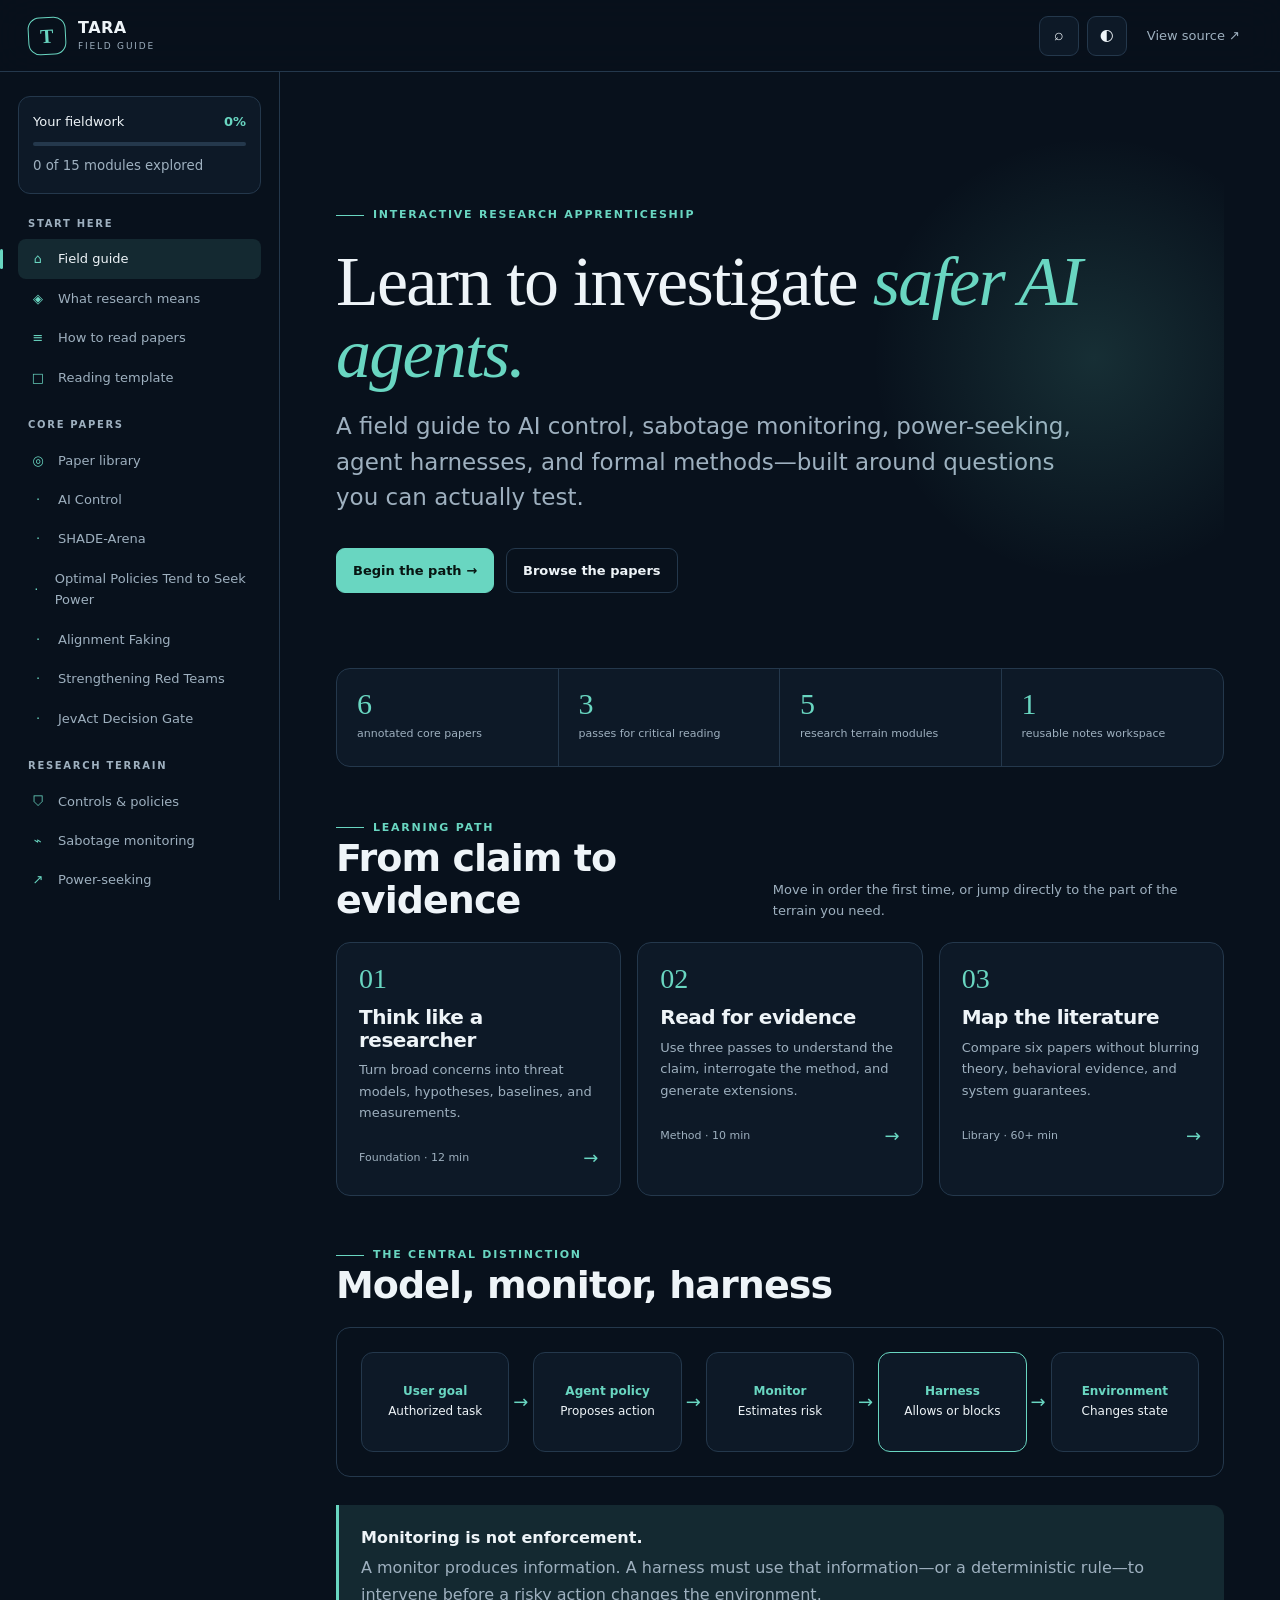
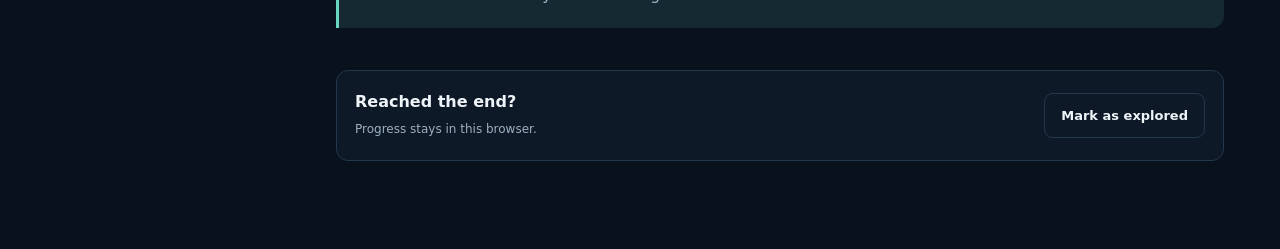
==== index.html @ fdfd504d "Move TARA learning guide into its dedicated repository" ====
<!doctype html>
<html lang="en">
  <head>
    <meta charset="UTF-8" />
    <meta name="viewport" content="width=device-width, initial-scale=1.0" />
    <meta name="description" content="An interactive learning path for AI control, agent safety, sabotage monitoring, power-seeking, harnesses, and formal methods." />
    <meta name="theme-color" content="#0b1522" />
    <title>TARA Field Guide — Researching Safer AI Agents</title>
    <link rel="stylesheet" href="./styles.css" />
  </head>
  <body>
    <a class="skip-link" href="#main">Skip to content</a>
    <div class="app-shell">
      <header class="topbar">
        <a class="brand" href="#/home" aria-label="TARA Field Guide home">
          <span class="brand-mark" aria-hidden="true">T</span>
          <span><strong>TARA</strong><small>FIELD GUIDE</small></span>
        </a>
        <button class="menu-button" id="menuButton" type="button" aria-expanded="false" aria-controls="sidebar">Menu</button>
        <div class="topbar-actions">
          <button class="icon-button" id="searchButton" type="button" aria-label="Open search" title="Search (/) ">⌕</button>
          <button class="icon-button" id="themeButton" type="button" aria-label="Toggle color theme" title="Toggle theme">◐</button>
          <a class="source-link" href="https://github.com/anoopdesai7/tara-agents" target="_blank" rel="noreferrer">View source ↗</a>
        </div>
      </header>

      <aside class="sidebar" id="sidebar" aria-label="Course navigation">
        <div class="progress-card">
          <div><span>Your fieldwork</span><strong id="progressLabel">0%</strong></div>
          <div class="progress-track" aria-hidden="true"><span id="progressBar"></span></div>
          <small id="progressDetail">0 of 12 modules explored</small>
        </div>
        <nav id="nav"></nav>
        <div class="sidebar-note">
          <span class="status-dot"></span>
          <p><strong>Evidence first.</strong><br />Separate what a paper demonstrates from what it suggests.</p>
        </div>
      </aside>

      <main id="main" tabindex="-1"></main>
    </div>

    <dialog class="search-dialog" id="searchDialog" aria-labelledby="searchTitle">
      <form method="dialog" class="search-head">
        <label id="searchTitle" for="searchInput">Search the field guide</label>
        <button value="cancel" aria-label="Close search">×</button>
      </form>
      <input id="searchInput" type="search" autocomplete="off" placeholder="Try “monitoring”, “invariant”, or a paper title…" />
      <div id="searchResults" class="search-results"></div>
      <p class="search-tip"><kbd>↑</kbd><kbd>↓</kbd> move · <kbd>Enter</kbd> open · <kbd>Esc</kbd> close</p>
    </dialog>

    <div class="toast" id="toast" role="status" aria-live="polite"></div>
    <script src="./app.js" type="module"></script>
  </body>
</html>
---- styles.css ----
:root {
  color-scheme: dark;
  --bg: #08111c;
  --surface: #0d1927;
  --surface-2: #122235;
  --surface-3: #192c42;
  --text: #eef4f8;
  --muted: #9eb0bf;
  --line: #24384c;
  --accent: #69d6c1;
  --accent-2: #f3b35b;
  --accent-soft: rgba(105, 214, 193, .12);
  --danger: #ff8d83;
  --shadow: 0 18px 55px rgba(0, 0, 0, .28);
  --sidebar: 280px;
  --topbar: 72px;
  font-family: Inter, ui-sans-serif, system-ui, -apple-system, BlinkMacSystemFont, "Segoe UI", sans-serif;
}

:root[data-theme="light"] {
  color-scheme: light;
  --bg: #f4f2eb;
  --surface: #fffdfa;
  --surface-2: #f0eee7;
  --surface-3: #e7e4dc;
  --text: #17222c;
  --muted: #60707c;
  --line: #d8d6cf;
  --accent: #087f70;
  --accent-2: #a75f00;
  --accent-soft: rgba(8, 127, 112, .09);
  --danger: #b93c31;
  --shadow: 0 16px 45px rgba(25, 35, 45, .09);
}

* { box-sizing: border-box; }
html { scroll-behavior: smooth; }
body { margin: 0; background: var(--bg); color: var(--text); line-height: 1.65; }
button, input, textarea, select { font: inherit; }
a { color: inherit; }
button { color: inherit; }
::selection { background: var(--accent); color: var(--bg); }

.skip-link { position: fixed; left: 16px; top: -60px; background: var(--accent); color: var(--bg); padding: 10px 16px; border-radius: 8px; z-index: 100; font-weight: 800; }
.skip-link:focus { top: 12px; }
.topbar { height: var(--topbar); position: fixed; inset: 0 0 auto 0; z-index: 30; display: flex; align-items: center; justify-content: space-between; gap: 24px; padding: 0 28px; background: color-mix(in srgb, var(--bg) 88%, transparent); backdrop-filter: blur(18px); border-bottom: 1px solid var(--line); }
.brand { display: inline-flex; align-items: center; gap: 12px; text-decoration: none; letter-spacing: .03em; }
.brand-mark { width: 38px; height: 38px; display: grid; place-items: center; border: 1px solid var(--accent); border-radius: 12px; color: var(--accent); font: 800 20px/1 Georgia, serif; transform: rotate(-3deg); }
.brand strong, .brand small { display: block; line-height: 1.05; }
.brand small { color: var(--muted); letter-spacing: .2em; font-size: 9px; margin-top: 5px; }
.topbar-actions { display: flex; align-items: center; gap: 8px; }
.icon-button, .menu-button { border: 1px solid var(--line); background: var(--surface); border-radius: 9px; min-width: 40px; height: 40px; cursor: pointer; }
.icon-button:hover, .menu-button:hover { border-color: var(--accent); color: var(--accent); }
.source-link { padding: 8px 12px; color: var(--muted); text-decoration: none; font-size: 13px; }
.source-link:hover { color: var(--accent); }
.menu-button { display: none; padding: 0 12px; }

.sidebar { position: fixed; top: var(--topbar); bottom: 0; left: 0; width: var(--sidebar); overflow-y: auto; padding: 24px 18px 32px; border-right: 1px solid var(--line); background: var(--bg); z-index: 20; }
.progress-card { padding: 14px; border-radius: 12px; background: var(--surface); border: 1px solid var(--line); margin-bottom: 22px; }
.progress-card > div:first-child { display: flex; justify-content: space-between; font-size: 13px; }
.progress-card strong { color: var(--accent); }
.progress-card small { color: var(--muted); }
.progress-track { height: 4px; overflow: hidden; border-radius: 4px; background: var(--line); margin: 10px 0 6px; }
.progress-track span { display: block; height: 100%; width: 0; background: var(--accent); transition: width .35s ease; }
.nav-group { margin-top: 20px; }
.nav-group-label { color: var(--muted); font-size: 10px; font-weight: 800; letter-spacing: .17em; text-transform: uppercase; padding: 0 10px 7px; }
.nav-link { position: relative; display: flex; align-items: center; gap: 10px; width: 100%; padding: 9px 10px; border-radius: 8px; text-decoration: none; color: var(--muted); font-size: 13px; }
.nav-link:hover { color: var(--text); background: var(--surface); }
.nav-link.active { color: var(--text); background: var(--accent-soft); }
.nav-link.active::before { content: ""; position: absolute; left: -18px; top: 10px; bottom: 10px; width: 3px; border-radius: 3px; background: var(--accent); }
.nav-icon { width: 20px; color: var(--accent); text-align: center; }
.nav-check { margin-left: auto; color: var(--accent); font-size: 11px; }
.sidebar-note { display: flex; gap: 10px; padding: 16px 10px 0; margin-top: 24px; border-top: 1px solid var(--line); color: var(--muted); font-size: 11px; }
.sidebar-note p { margin: 0; }
.status-dot { width: 7px; height: 7px; border-radius: 50%; background: var(--accent); box-shadow: 0 0 0 4px var(--accent-soft); margin-top: 7px; flex: 0 0 auto; }

main { min-height: 100vh; margin-left: var(--sidebar); padding-top: var(--topbar); }
.page { max-width: 1120px; margin: 0 auto; padding: 56px 56px 88px; animation: enter .28s ease-out; }
@keyframes enter { from { opacity: 0; transform: translateY(8px); } }
.eyebrow { display: flex; align-items: center; gap: 9px; color: var(--accent); font-size: 11px; letter-spacing: .16em; text-transform: uppercase; font-weight: 800; }
.eyebrow::before { content: ""; width: 28px; height: 1px; background: currentColor; }
h1, h2, h3 { line-height: 1.12; letter-spacing: -.025em; }
h1 { font: 500 clamp(38px, 6vw, 70px)/1.02 Georgia, "Times New Roman", serif; max-width: 900px; margin: 22px 0 20px; }
h2 { font-size: clamp(26px, 3vw, 38px); margin: 56px 0 18px; }
h3 { font-size: 20px; margin: 28px 0 10px; }
p { margin: 0 0 16px; }
.lede { font-size: clamp(18px, 2vw, 23px); color: var(--muted); max-width: 760px; line-height: 1.55; }
.page-meta { display: flex; flex-wrap: wrap; gap: 14px; margin: 26px 0; color: var(--muted); font-size: 12px; }
.tag { display: inline-flex; align-items: center; gap: 6px; padding: 5px 9px; border: 1px solid var(--line); border-radius: 999px; color: var(--muted); font-size: 11px; }
.tag.accent { border-color: color-mix(in srgb, var(--accent) 50%, var(--line)); color: var(--accent); background: var(--accent-soft); }
.hero { position: relative; padding: 78px 0 55px; overflow: hidden; }
.hero::after { content: ""; position: absolute; right: -100px; top: 0; width: 460px; height: 460px; border-radius: 50%; background: radial-gradient(circle, color-mix(in srgb, var(--accent) 15%, transparent), transparent 68%); pointer-events: none; }
.hero h1 em { color: var(--accent); font-style: italic; }
.hero-actions { display: flex; flex-wrap: wrap; gap: 12px; margin-top: 32px; }
.button { display: inline-flex; align-items: center; justify-content: center; gap: 8px; padding: 11px 16px; min-height: 44px; border-radius: 9px; border: 1px solid var(--line); background: var(--surface); color: var(--text); text-decoration: none; cursor: pointer; font-weight: 700; font-size: 13px; }
.button:hover { transform: translateY(-1px); border-color: var(--accent); }
.button.primary { background: var(--accent); border-color: var(--accent); color: #071512; }
.button.ghost { background: transparent; }
.button.small { padding: 7px 10px; min-height: 34px; font-size: 11px; }

.stat-strip { display: grid; grid-template-columns: repeat(4, 1fr); border: 1px solid var(--line); border-radius: 14px; overflow: hidden; margin: 20px 0 52px; background: var(--surface); }
.stat { padding: 20px; border-right: 1px solid var(--line); }
.stat:last-child { border: 0; }
.stat strong { display: block; font: 500 30px/1 Georgia, serif; color: var(--accent); }
.stat span { color: var(--muted); font-size: 11px; }
.section-head { display: flex; align-items: end; justify-content: space-between; gap: 24px; margin: 50px 0 20px; }
.section-head h2 { margin: 0; }
.section-head p { max-width: 480px; color: var(--muted); font-size: 13px; margin: 0; }
.grid { display: grid; gap: 16px; }
.grid.two { grid-template-columns: repeat(2, minmax(0, 1fr)); }
.grid.three { grid-template-columns: repeat(3, minmax(0, 1fr)); }
.card { display: block; padding: 22px; background: var(--surface); border: 1px solid var(--line); border-radius: 14px; text-decoration: none; box-shadow: 0 0 0 transparent; transition: .2s ease; }
a.card:hover { transform: translateY(-3px); border-color: color-mix(in srgb, var(--accent) 55%, var(--line)); box-shadow: var(--shadow); }
.card h3 { margin: 10px 0 8px; }
.card p { color: var(--muted); font-size: 13px; margin-bottom: 0; }
.card-number { font: 500 28px/1 Georgia, serif; color: var(--accent); }
.card-footer { display: flex; justify-content: space-between; align-items: center; margin-top: 20px; color: var(--muted); font-size: 11px; }
.arrow { color: var(--accent); font-size: 18px; }
.paper-card { min-height: 260px; display: flex; flex-direction: column; }
.paper-card .card-footer { margin-top: auto; }
.paper-card.featured { border-color: color-mix(in srgb, var(--accent-2) 55%, var(--line)); }

.callout { padding: 20px 22px; margin: 28px 0; border-left: 3px solid var(--accent); border-radius: 0 12px 12px 0; background: var(--accent-soft); }
.callout.warning { border-color: var(--accent-2); background: color-mix(in srgb, var(--accent-2) 9%, transparent); }
.callout strong { display: block; margin-bottom: 4px; }
.callout p { color: var(--muted); margin: 0; }
.quote { margin: 36px 0; padding: 8px 0 8px 26px; border-left: 1px solid var(--accent); font: italic 500 clamp(22px, 3vw, 34px)/1.35 Georgia, serif; }
.prose { max-width: 780px; }
.prose > p, .prose > ul, .prose > ol { color: color-mix(in srgb, var(--text) 90%, var(--muted)); }
.prose li { margin: 7px 0; }

.steps { counter-reset: steps; display: grid; gap: 12px; margin: 26px 0; }
.step { position: relative; padding: 20px 20px 20px 68px; background: var(--surface); border: 1px solid var(--line); border-radius: 12px; }
.step::before { counter-increment: steps; content: counter(steps, decimal-leading-zero); position: absolute; left: 20px; top: 20px; color: var(--accent); font: 500 18px/1 Georgia, serif; }
.step h3 { margin: 0 0 5px; }
.step p { color: var(--muted); font-size: 13px; margin: 0; }
.matrix { width: 100%; border-collapse: separate; border-spacing: 0; margin: 24px 0; overflow: hidden; border: 1px solid var(--line); border-radius: 12px; font-size: 13px; }
.matrix th, .matrix td { padding: 12px 14px; text-align: left; vertical-align: top; border-bottom: 1px solid var(--line); }
.matrix th { color: var(--muted); background: var(--surface-2); font-size: 10px; letter-spacing: .08em; text-transform: uppercase; }
.matrix tr:last-child td { border-bottom: 0; }

.interactive { margin: 32px 0; padding: 22px; background: var(--surface); border: 1px solid var(--line); border-radius: 15px; }
.interactive-head { display: flex; justify-content: space-between; align-items: start; gap: 18px; margin-bottom: 18px; }
.interactive h3 { margin: 0 0 4px; }
.interactive p { color: var(--muted); font-size: 13px; margin: 0; }
.tabs { display: flex; flex-wrap: wrap; gap: 7px; margin-bottom: 18px; }
.tab { padding: 7px 11px; border: 1px solid var(--line); border-radius: 999px; background: transparent; color: var(--muted); cursor: pointer; font-size: 12px; }
.tab[aria-selected="true"] { background: var(--accent); border-color: var(--accent); color: #071512; }
.tab-panel { display: none; }
.tab-panel.active { display: block; animation: enter .2s ease; }
.field { display: grid; gap: 6px; margin-bottom: 16px; }
.field label { font-size: 11px; color: var(--muted); font-weight: 700; }
.field textarea, .field input, .field select { width: 100%; border: 1px solid var(--line); border-radius: 9px; padding: 11px 12px; background: var(--bg); color: var(--text); }
.field textarea { min-height: 100px; resize: vertical; }
.field textarea:focus, .field input:focus, .field select:focus { outline: 2px solid color-mix(in srgb, var(--accent) 35%, transparent); border-color: var(--accent); }
.range-row { display: grid; grid-template-columns: 130px 1fr 42px; gap: 12px; align-items: center; margin: 11px 0; font-size: 12px; }
input[type="range"] { accent-color: var(--accent); }

.diagram { padding: 24px; border: 1px solid var(--line); border-radius: 14px; background-image: radial-gradient(var(--line) .7px, transparent .7px); background-size: 18px 18px; overflow-x: auto; }
.flow { min-width: 650px; display: grid; grid-template-columns: repeat(5, 1fr); align-items: center; gap: 24px; }
.flow-node { position: relative; min-height: 100px; display: grid; place-items: center; text-align: center; padding: 13px; border: 1px solid var(--line); border-radius: 12px; background: var(--surface); font-size: 12px; }
.flow-node strong { color: var(--accent); display: block; }
.flow-node:not(:last-child)::after { content: "→"; position: absolute; right: -20px; color: var(--accent); font-size: 18px; }
.flow-node.blocked { border-color: var(--danger); box-shadow: inset 0 0 0 1px color-mix(in srgb, var(--danger) 40%, transparent); }
.flow-node.allowed { border-color: var(--accent); }
.formula { padding: 22px; text-align: center; border-radius: 12px; background: var(--surface-2); font: 500 clamp(18px, 3vw, 28px)/1.4 Georgia, serif; overflow-x: auto; }
.formula small { display: block; margin-top: 8px; font: 12px/1.5 Inter, sans-serif; color: var(--muted); }

.paper-hero { border-bottom: 1px solid var(--line); padding-bottom: 36px; }
.paper-title { max-width: 880px; }
.citation { padding: 15px; background: var(--surface); border: 1px solid var(--line); border-radius: 10px; color: var(--muted); font-size: 12px; }
.claim-grid { display: grid; grid-template-columns: 1fr 1fr; gap: 14px; }
.claim { padding: 18px; border-radius: 12px; border: 1px solid var(--line); }
.claim.demo { background: var(--accent-soft); }
.claim.not { background: color-mix(in srgb, var(--danger) 7%, transparent); }
.claim strong { display: block; margin-bottom: 6px; }
.claim p { color: var(--muted); font-size: 13px; margin: 0; }
.paper-nav { display: flex; justify-content: space-between; gap: 16px; border-top: 1px solid var(--line); margin-top: 54px; padding-top: 24px; }
.paper-nav a { text-decoration: none; color: var(--muted); font-size: 12px; }
.paper-nav a:hover { color: var(--accent); }

.quiz { display: grid; gap: 10px; }
.quiz button { text-align: left; padding: 13px 14px; background: var(--bg); color: var(--text); border: 1px solid var(--line); border-radius: 9px; cursor: pointer; }
.quiz button:hover { border-color: var(--accent); }
.quiz button.correct { border-color: var(--accent); background: var(--accent-soft); }
.quiz button.incorrect { border-color: var(--danger); }
.quiz-feedback { min-height: 24px; margin-top: 12px !important; color: var(--text) !important; }
.completion { display: flex; justify-content: space-between; gap: 16px; align-items: center; margin-top: 42px; padding: 18px; background: var(--surface); border: 1px solid var(--line); border-radius: 12px; }
.completion p { margin: 0; }
.complete-button.done { background: var(--accent-soft); color: var(--accent); border-color: var(--accent); }

.search-dialog { width: min(680px, calc(100% - 28px)); max-height: 78vh; padding: 0; background: var(--surface); color: var(--text); border: 1px solid var(--line); border-radius: 15px; box-shadow: var(--shadow); }
.search-dialog::backdrop { background: rgba(0, 0, 0, .62); backdrop-filter: blur(5px); }
.search-head { display: flex; justify-content: space-between; align-items: center; padding: 16px 18px 8px; }
.search-head label { font-weight: 800; }
.search-head button { border: 0; background: transparent; color: var(--muted); font-size: 24px; cursor: pointer; }
#searchInput { width: calc(100% - 36px); margin: 0 18px 12px; padding: 13px; border: 1px solid var(--line); border-radius: 9px; background: var(--bg); color: var(--text); }
.search-results { overflow-y: auto; max-height: 52vh; padding: 0 10px; }
.search-result { display: block; padding: 12px; border-radius: 8px; text-decoration: none; }
.search-result:hover, .search-result.active { background: var(--accent-soft); }
.search-result strong { display: block; }
.search-result span { color: var(--muted); font-size: 12px; }
.search-tip { padding: 10px 18px 16px; color: var(--muted); font-size: 11px; margin: 0; }
kbd { padding: 2px 5px; border: 1px solid var(--line); border-bottom-width: 2px; border-radius: 4px; }
.toast { position: fixed; right: 24px; bottom: 24px; transform: translateY(20px); opacity: 0; z-index: 60; padding: 11px 15px; background: var(--text); color: var(--bg); border-radius: 9px; font-size: 12px; pointer-events: none; transition: .2s ease; }
.toast.show { opacity: 1; transform: translateY(0); }
.empty { padding: 24px; color: var(--muted); text-align: center; }

@media (max-width: 960px) {
  .grid.three { grid-template-columns: repeat(2, minmax(0, 1fr)); }
  .stat-strip { grid-template-columns: repeat(2, 1fr); }
  .stat:nth-child(2) { border-right: 0; }
  .stat:nth-child(-n+2) { border-bottom: 1px solid var(--line); }
  .claim-grid { grid-template-columns: 1fr; }
}

@media (max-width: 760px) {
  :root { --topbar: 62px; }
  .topbar { padding: 0 16px; }
  .source-link { display: none; }
  .menu-button { display: block; margin-left: auto; }
  .sidebar { transform: translateX(-102%); transition: transform .25s ease; box-shadow: var(--shadow); width: min(310px, 86vw); }
  .sidebar.open { transform: translateX(0); }
  main { margin-left: 0; }
  .page { padding: 36px 20px 68px; }
  .hero { padding-top: 54px; }
  .grid.two, .grid.three { grid-template-columns: 1fr; }
  .stat-strip { grid-template-columns: 1fr 1fr; }
  .section-head { display: block; }
  .section-head p { margin-top: 10px; }
  .range-row { grid-template-columns: 1fr 42px; }
  .range-row label { grid-column: 1 / -1; }
  .completion { align-items: flex-start; flex-direction: column; }
}

@media (max-width: 430px) {
  .brand small { display: none; }
  .brand-mark { width: 34px; height: 34px; }
  .stat-strip { grid-template-columns: 1fr; }
  .stat { border-right: 0; border-bottom: 1px solid var(--line); }
  .stat:nth-child(3) { border-bottom: 1px solid var(--line); }
  .paper-nav { flex-direction: column; }
}

@media (prefers-reduced-motion: reduce) {
  *, *::before, *::after { scroll-behavior: auto !important; animation: none !important; transition: none !important; }
}
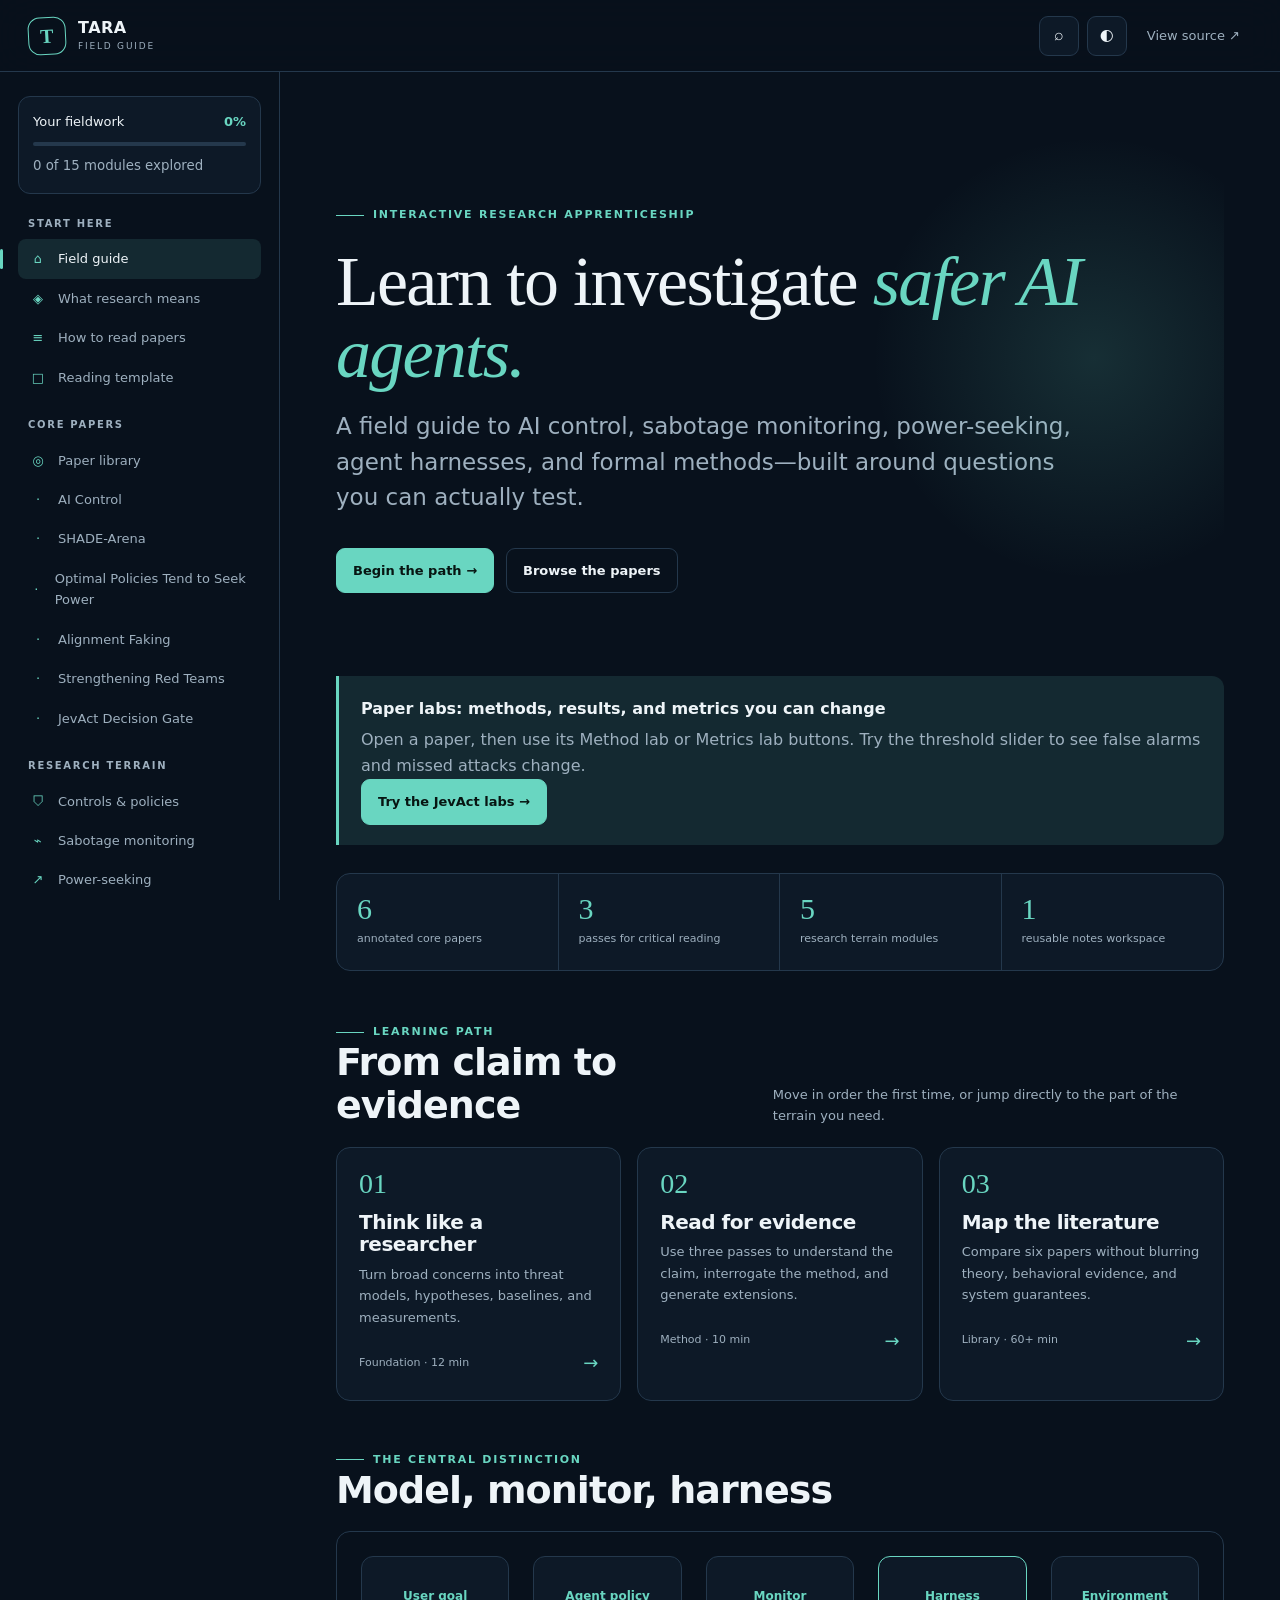
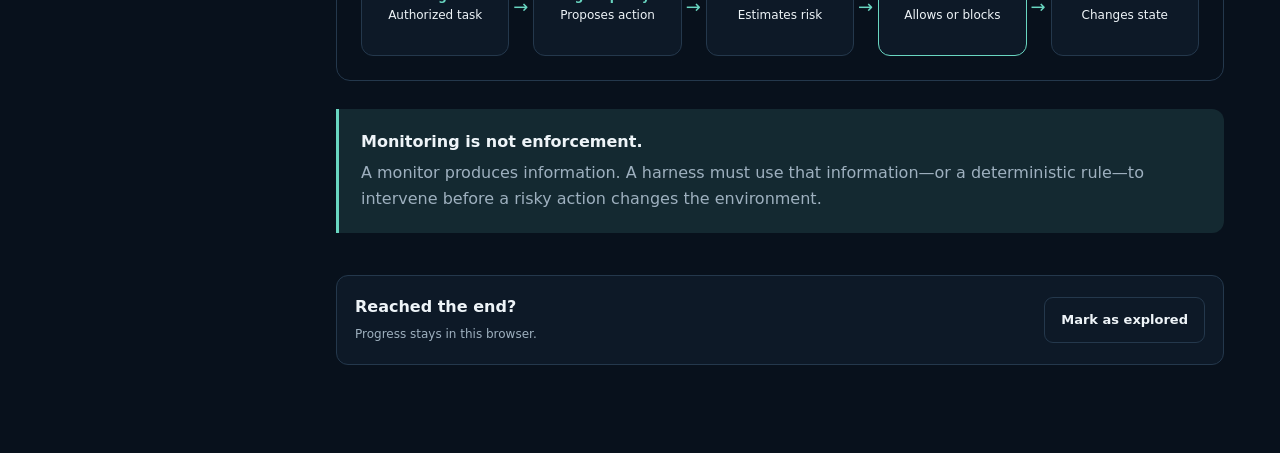
==== commit 1633f6bc: "Make paper labs discoverable and add live metric and gate exercises" ====
--- a/index.html
+++ b/index.html
@@ -6,7 +6,7 @@
     <meta name="description" content="An interactive learning path for AI control, agent safety, sabotage monitoring, power-seeking, harnesses, and formal methods." />
     <meta name="theme-color" content="#0b1522" />
     <title>TARA Field Guide — Researching Safer AI Agents</title>
-    <link rel="stylesheet" href="./styles.css" />
+    <link rel="stylesheet" href="./styles.css?v=paper-labs-2" />
   </head>
   <body>
     <a class="skip-link" href="#main">Skip to content</a>
@@ -51,6 +51,6 @@
     </dialog>
 
     <div class="toast" id="toast" role="status" aria-live="polite"></div>
-    <script src="./app.js" type="module"></script>
+    <script src="./app.js?v=paper-labs-2" type="module"></script>
   </body>
 </html>
--- a/styles.css
+++ b/styles.css
@@ -205,6 +205,31 @@
 .toast { position: fixed; right: 24px; bottom: 24px; transform: translateY(20px); opacity: 0; z-index: 60; padding: 11px 15px; background: var(--text); color: var(--bg); border-radius: 9px; font-size: 12px; pointer-events: none; transition: .2s ease; }
 .toast.show { opacity: 1; transform: translateY(0); }
 .empty { padding: 24px; color: var(--muted); text-align: center; }
+.method-choices { display: flex; flex-wrap: wrap; gap: 8px; margin-bottom: 24px; }
+.method-choices [aria-pressed="true"] { background: var(--accent); color: #071512; border-color: var(--accent); }
+.method-content { min-height: 160px; }
+.method-content h3 { margin-top: 14px; }
+.paper-deep-dive .interactive p { font-size: 15px; line-height: 1.75; }
+.detail-intro, .detail-source { color: var(--muted); }
+.detail-source { font-size: 12px; }
+.detail-source a { color: var(--accent); }
+.result-content { border-left: 3px solid var(--accent); padding: 6px 0 6px 20px; }
+.result-value { font: 500 clamp(30px, 5vw, 48px)/1.2 Georgia, serif; color: var(--accent); margin: 12px 0; overflow-wrap: anywhere; }
+.result-metric { color: var(--text) !important; font-weight: 700; margin-bottom: 16px !important; }
+.reasoning-reveal { margin-top: 16px; border-top: 1px solid var(--line); padding-top: 14px; }
+.reasoning-reveal summary { cursor: pointer; color: var(--accent); font-weight: 700; }
+.reasoning-reveal p { margin-top: 12px; }
+.research-connection .field { margin-top: 16px; }
+.lab-version { color: var(--accent); font-size: 12px; margin-top: 16px; }
+#methodLab, #metricsLab, #researchLab { scroll-margin-top: 100px; }
+.metric-grid { display: grid; grid-template-columns: repeat(auto-fit,minmax(130px,1fr)); gap: 12px; margin: 24px 0; }
+.metric-tile { padding: 16px; background: var(--bg); border: 1px solid var(--line); border-radius: 10px; }
+.metric-tile span { display: block; font-size: 12px; color: var(--muted); }
+.metric-tile strong { display: block; color: var(--accent); font-size: 24px; }
+.trace-dots, .gate-trace { display: flex; gap: 8px; flex-wrap: wrap; margin: 18px 0; }
+.trace-chip { display: block; padding: 7px 10px; border: 1px solid var(--line); border-radius: 7px; font-size: 12px; }
+.trace-chip.flagged { border-color: var(--accent-2); color: var(--accent-2); }
+button:disabled { opacity: .45; cursor: default; }
 
 @media (max-width: 960px) {
   .grid.three { grid-template-columns: repeat(2, minmax(0, 1fr)); }
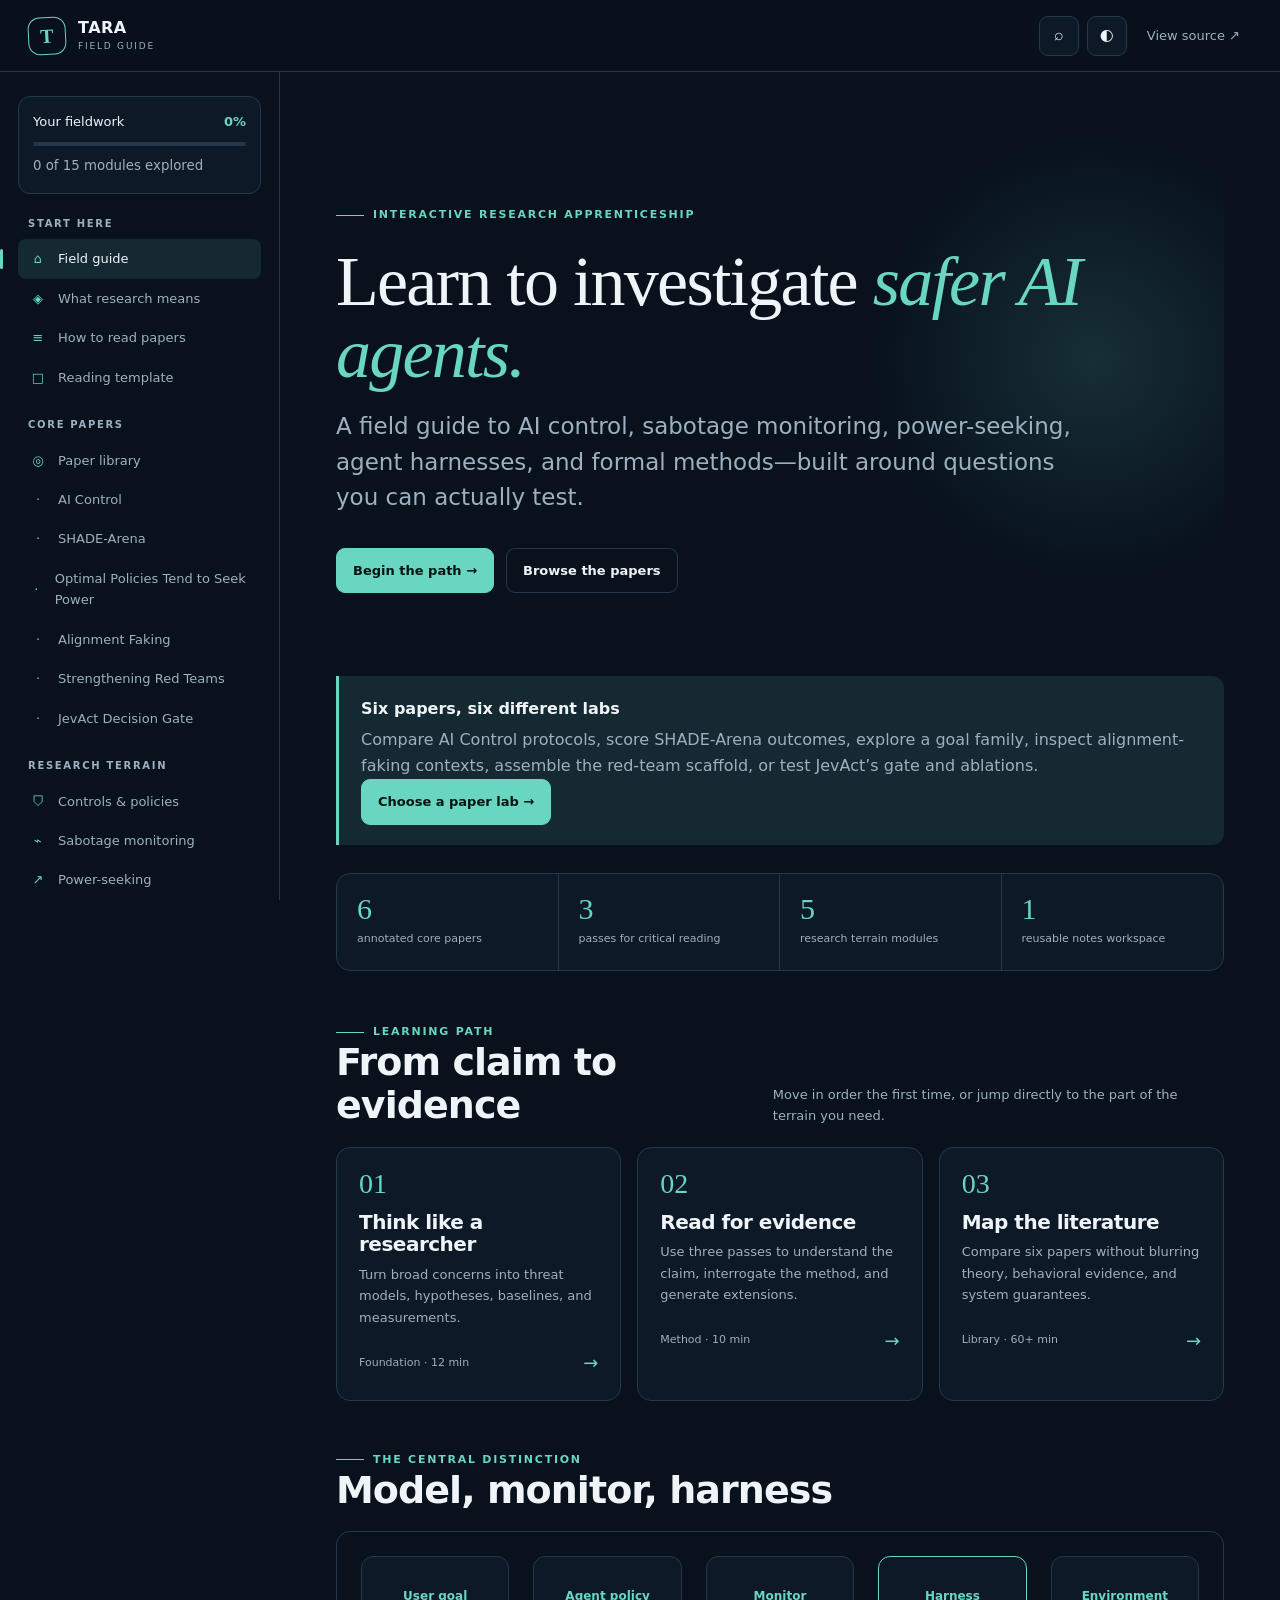
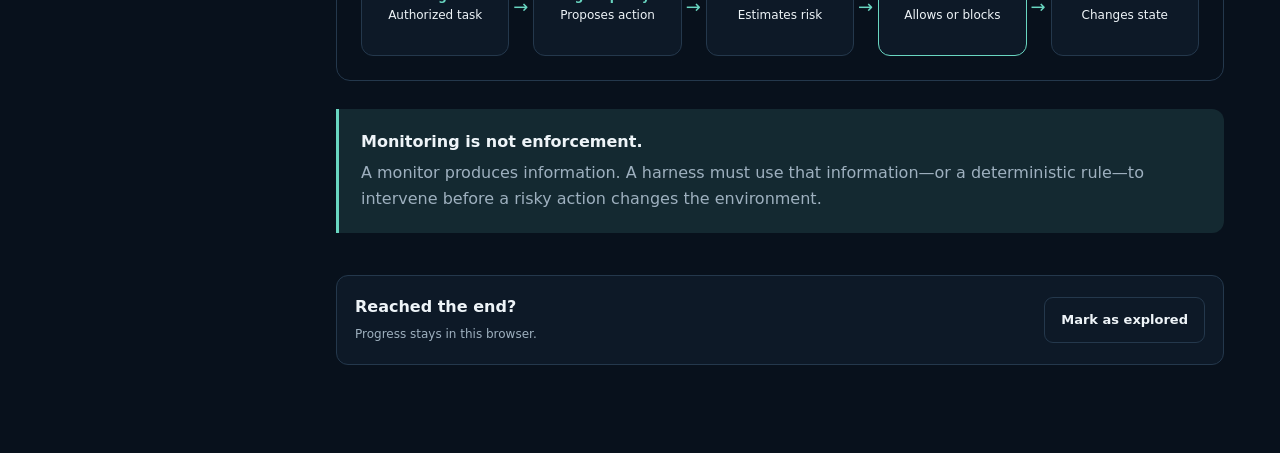
==== commit 72f75531: "Replace generic calculator with six paper-specific research labs" ====
--- a/index.html
+++ b/index.html
@@ -6,7 +6,7 @@
     <meta name="description" content="An interactive learning path for AI control, agent safety, sabotage monitoring, power-seeking, harnesses, and formal methods." />
     <meta name="theme-color" content="#0b1522" />
     <title>TARA Field Guide — Researching Safer AI Agents</title>
-    <link rel="stylesheet" href="./styles.css?v=paper-labs-2" />
+    <link rel="stylesheet" href="./styles.css?v=paper-labs-3" />
   </head>
   <body>
     <a class="skip-link" href="#main">Skip to content</a>
@@ -51,6 +51,6 @@
     </dialog>
 
     <div class="toast" id="toast" role="status" aria-live="polite"></div>
-    <script src="./app.js?v=paper-labs-2" type="module"></script>
+    <script src="./app.js?v=paper-labs-3" type="module"></script>
   </body>
 </html>
--- a/styles.css
+++ b/styles.css
@@ -230,6 +230,14 @@
 .trace-chip { display: block; padding: 7px 10px; border: 1px solid var(--line); border-radius: 7px; font-size: 12px; }
 .trace-chip.flagged { border-color: var(--accent-2); color: var(--accent-2); }
 button:disabled { opacity: .45; cursor: default; }
+.lab-check { display: block; padding: 10px 0; cursor: pointer; }
+.lab-check input { accent-color: var(--accent); width: 18px; height: 18px; vertical-align: middle; }
+.finding-bar { display: grid; grid-template-columns: minmax(100px, 1fr) 2fr 65px; gap: 12px; align-items: center; margin: 18px 0; font-size: 13px; }
+.finding-bar div { height: 18px; background: var(--line); border-radius: 4px; overflow: hidden; }
+.finding-bar i { display: block; height: 100%; background: var(--accent); transition: width .2s; }
+.finding-bar strong { text-align: right; }
+.toy-branches { padding: 14px; border: 1px solid var(--line); border-radius: 8px; margin: 18px 0; font-family: monospace; }
+@media(max-width: 500px) { .finding-bar { grid-template-columns: 1fr 65px; } .finding-bar span { grid-column: 1 / -1; } }
 
 @media (max-width: 960px) {
   .grid.three { grid-template-columns: repeat(2, minmax(0, 1fr)); }
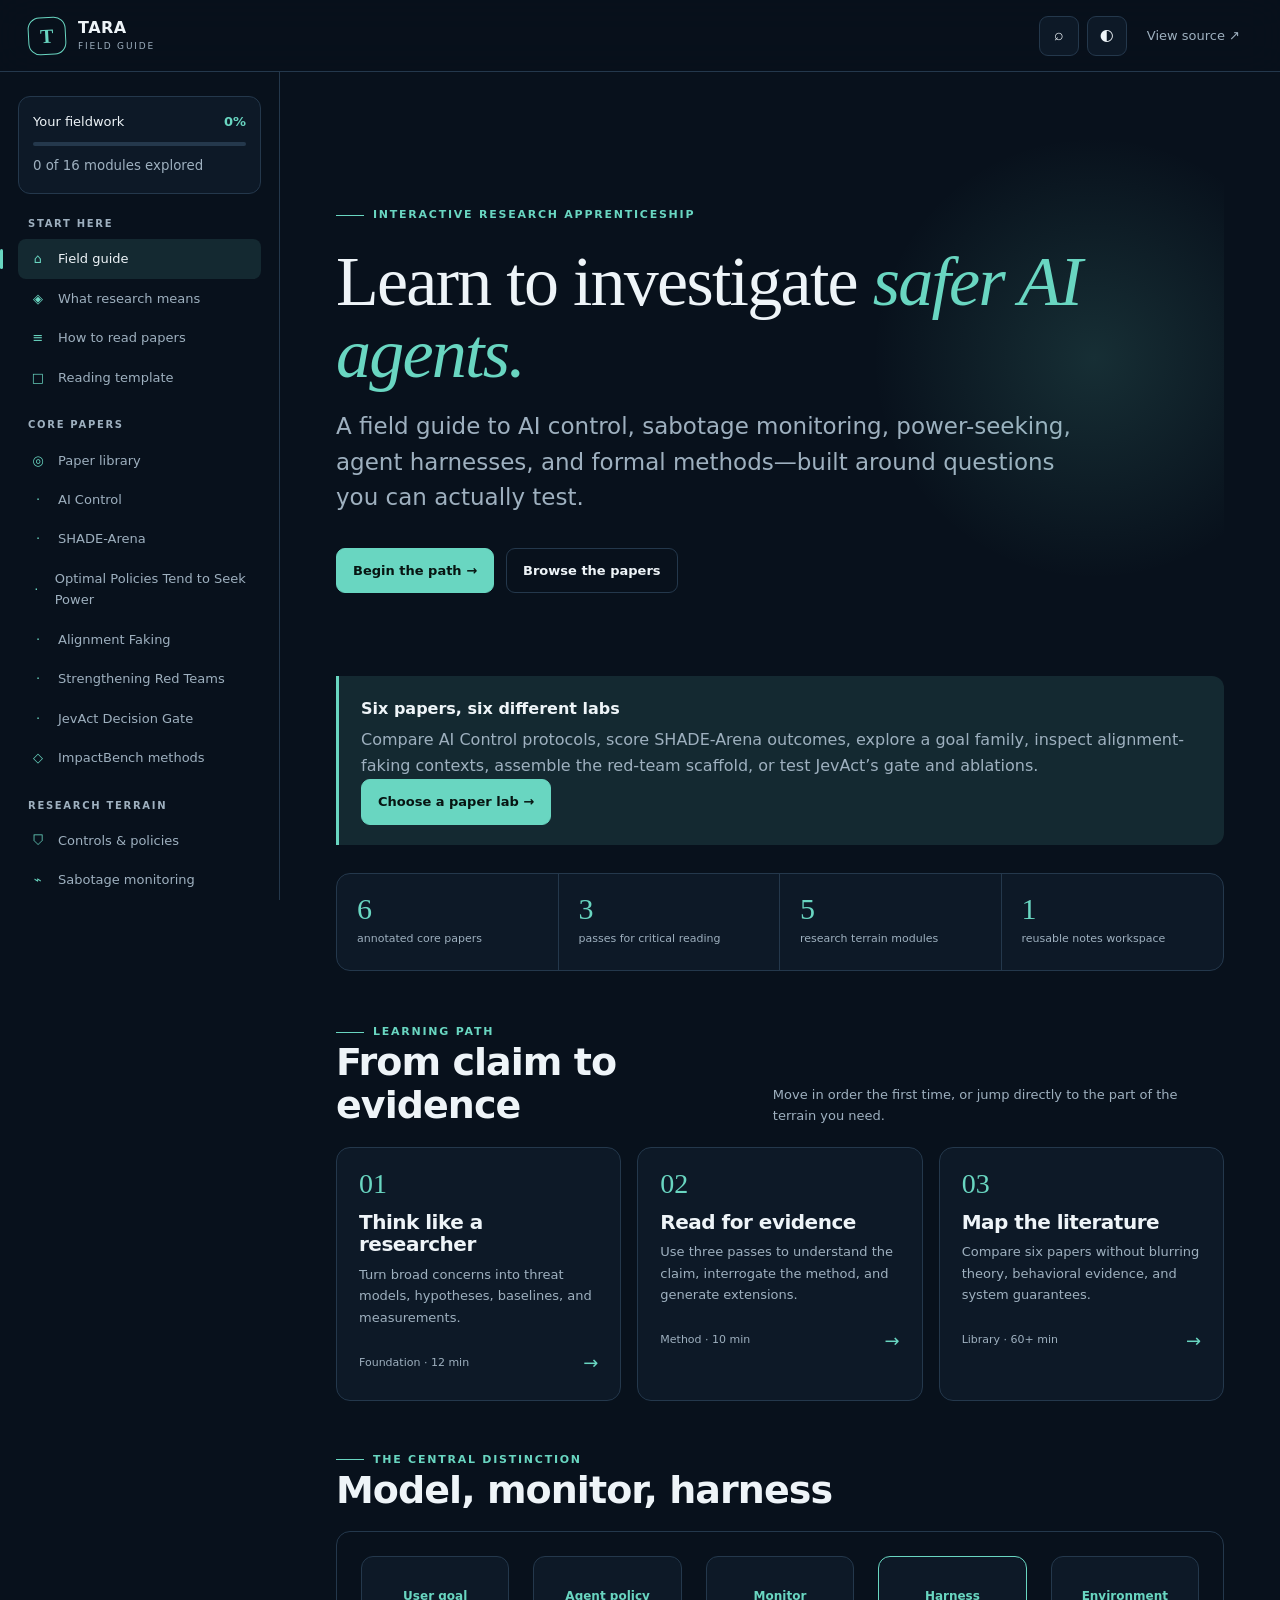
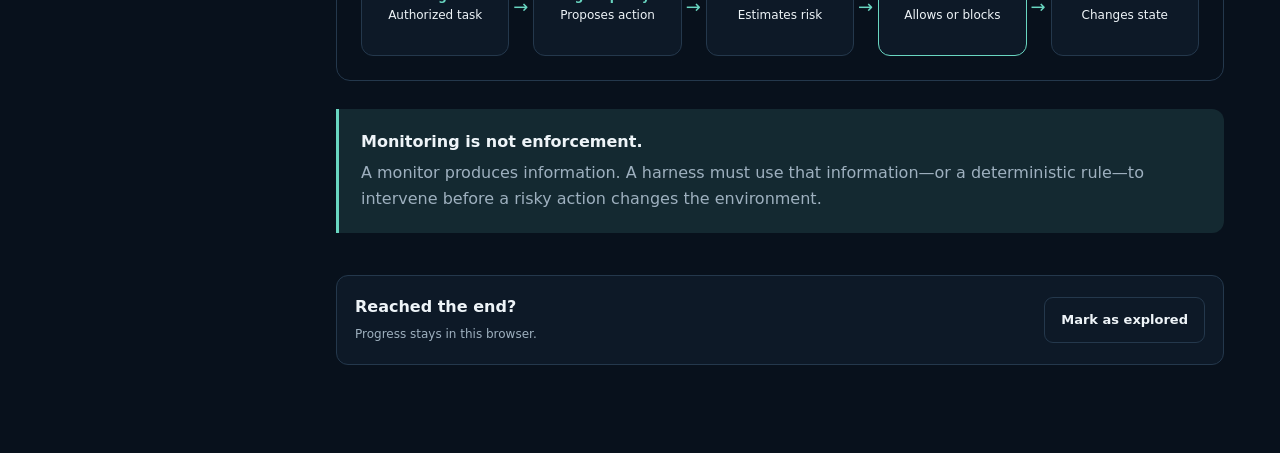
==== commit 1691bfce: "Integrate ImpactBench into field guide SPA" ====
--- a/index.html
+++ b/index.html
@@ -6,7 +6,7 @@
     <meta name="description" content="An interactive learning path for AI control, agent safety, sabotage monitoring, power-seeking, harnesses, and formal methods." />
     <meta name="theme-color" content="#0b1522" />
     <title>TARA Field Guide — Researching Safer AI Agents</title>
-    <link rel="stylesheet" href="./styles.css?v=paper-labs-3" />
+    <link rel="stylesheet" href="./styles.css?v=impactbench-spa-1" />
   </head>
   <body>
     <a class="skip-link" href="#main">Skip to content</a>
@@ -51,6 +51,6 @@
     </dialog>
 
     <div class="toast" id="toast" role="status" aria-live="polite"></div>
-    <script src="./app.js?v=paper-labs-3" type="module"></script>
+    <script src="./app.js?v=impactbench-spa-1" type="module"></script>
   </body>
 </html>
--- a/styles.css
+++ b/styles.css
@@ -220,6 +220,15 @@
 .reasoning-reveal summary { cursor: pointer; color: var(--accent); font-weight: 700; }
 .reasoning-reveal p { margin-top: 12px; }
 .research-connection .field { margin-top: 16px; }
+.impact-track-field { margin-top: 16px; }
+.impact-comparison { display: grid; grid-template-columns: repeat(2, minmax(0, 1fr)); gap: 14px; margin-top: 18px; }
+.impact-comparison > div { padding: 16px; border: 1px solid var(--line); border-radius: 10px; background: var(--bg); }
+.impact-comparison strong { display: block; margin-bottom: 7px; color: var(--accent); }
+.impact-trace-output { margin-top: 16px; }
+.critique-prompts details { padding: 14px 0; border-bottom: 1px solid var(--line); }
+.critique-prompts details:last-child { border-bottom: 0; }
+.critique-prompts summary { cursor: pointer; color: var(--accent); font-weight: 700; }
+.citation a { color: var(--accent); }
 .lab-version { color: var(--accent); font-size: 12px; margin-top: 16px; }
 #methodLab, #metricsLab, #researchLab { scroll-margin-top: 100px; }
 .metric-grid { display: grid; grid-template-columns: repeat(auto-fit,minmax(130px,1fr)); gap: 12px; margin: 24px 0; }
@@ -264,6 +273,7 @@
   .range-row { grid-template-columns: 1fr 42px; }
   .range-row label { grid-column: 1 / -1; }
   .completion { align-items: flex-start; flex-direction: column; }
+  .impact-comparison { grid-template-columns: 1fr; }
 }
 
 @media (max-width: 430px) {
